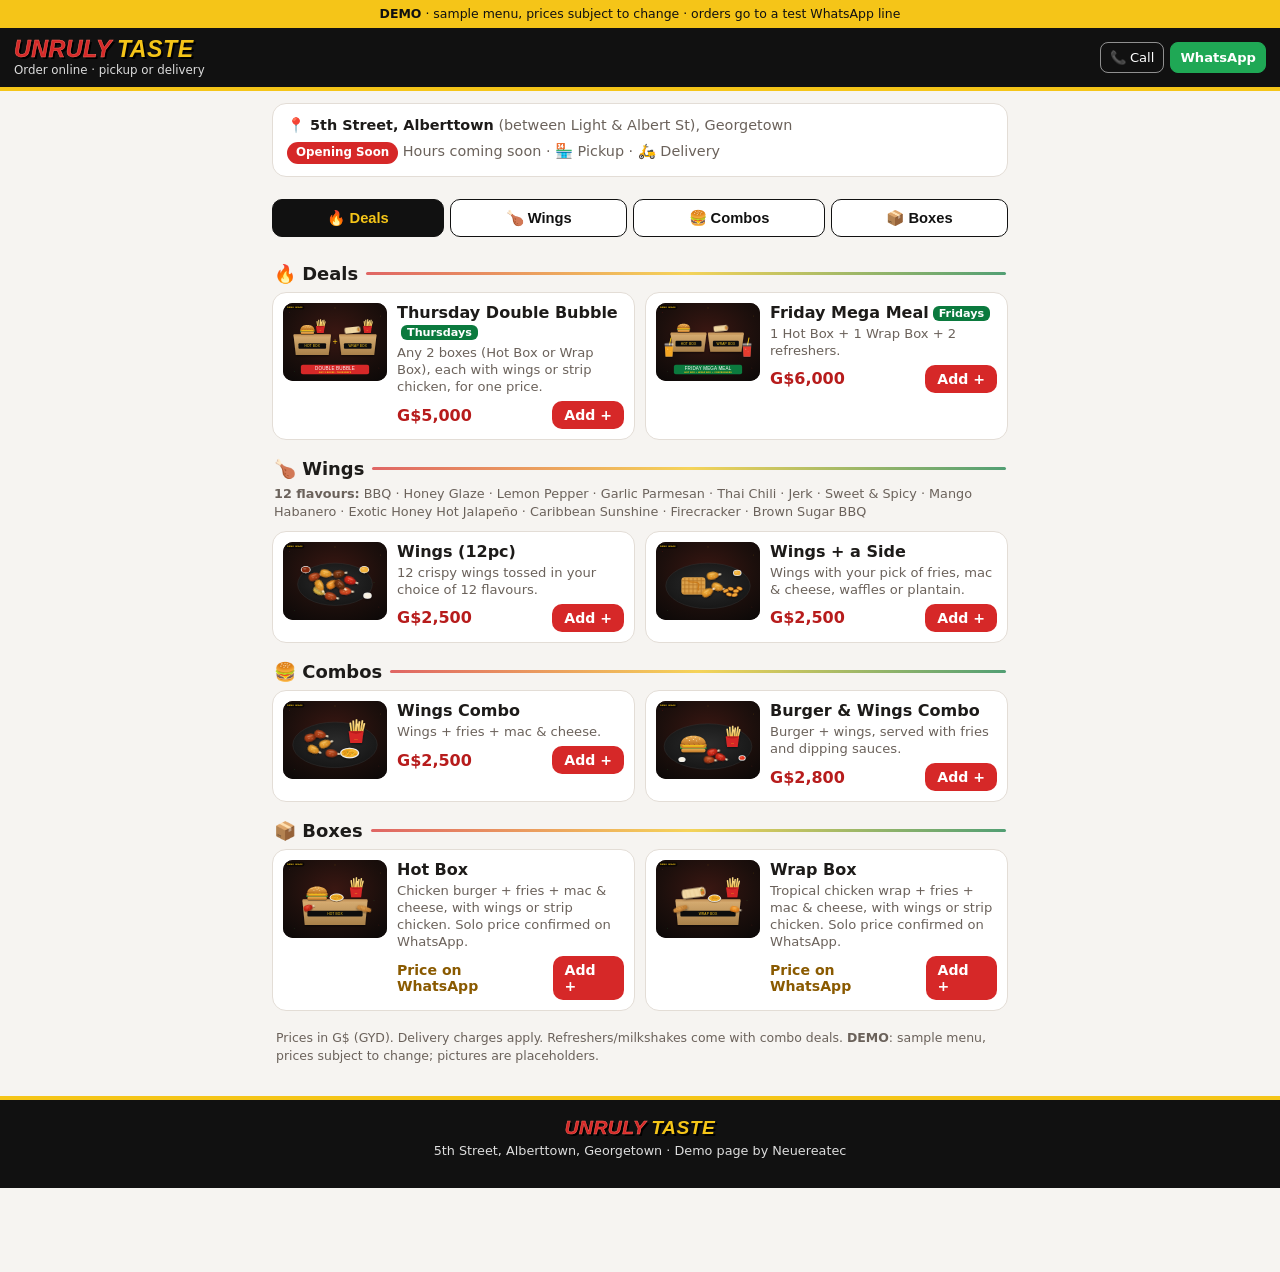
==== index.html @ 3eb7e1f7 "Move menu data to shared menu.js (also used by the voice bot)" ====
<!doctype html>
<html lang="en">
<head>
<meta charset="utf-8">
<meta name="viewport" content="width=device-width, initial-scale=1, viewport-fit=cover">
<title>Unruly Taste · Order Online (Demo)</title>
<meta name="description" content="Unruly Taste, Alberttown, Georgetown: wings, combos, Hot Box and Wrap Box. Order on WhatsApp for pickup or delivery. DEMO page, sample menu.">
<meta name="theme-color" content="#111111">
<meta property="og:title" content="Unruly Taste · Order Online (Demo)">
<meta property="og:description" content="Wings, combos, Hot Box & Wrap Box. Tap to order on WhatsApp. Pickup or delivery in Georgetown. Demo menu.">
<meta property="og:image" content="https://bbscalton.github.io/unruly-taste-demo/images/og-share.png">
<meta property="og:url" content="https://bbscalton.github.io/unruly-taste-demo/">
<meta property="og:type" content="website">
<link rel="icon" href="images/favicon.svg" type="image/svg+xml">
<link rel="stylesheet" href="styles.css">
</head>
<body>
<div class="demo-banner" role="note"><b>DEMO</b> · sample menu, prices subject to change · orders go to a test WhatsApp line</div>

<header>
  <div class="brand">
    <div class="wordmark" aria-label="Unruly Taste"><span class="w1">UNRULY</span><span class="w2">TASTE</span></div>
    <p>Order online · pickup or delivery</p>
  </div>
  <div class="hactions">
    <a class="hbtn" id="callBtn" href="#">📞 Call</a>
    <a class="hbtn wa" id="waBtn" href="#" target="_blank" rel="noopener">WhatsApp</a>
  </div>
</header>

<main id="shop">
  <section class="strip card">
    <div><b>📍 5th Street, Alberttown</b> <span class="muted">(between Light &amp; Albert St), Georgetown</span></div>
    <div class="muted"><span class="pill soon">Opening Soon</span> Hours coming soon · 🏪 Pickup · 🛵 Delivery</div>
  </section>

  <nav class="tabs" id="tabs" aria-label="Menu sections">
    <button data-sec="deals" class="on">🔥 Deals</button>
    <button data-sec="wings">🍗 Wings</button>
    <button data-sec="combos">🍔 Combos</button>
    <button data-sec="boxes">📦 Boxes</button>
  </nav>

  <div id="menu"></div>

  <p class="fineprint">Prices in G$ (GYD). Delivery charges apply. Refreshers/milkshakes come with combo deals. <b>DEMO</b>: sample menu, prices subject to change; pictures are placeholders.</p>
</main>

<!-- sticky cart bar -->
<button id="cartBar" class="cartbar hidden" type="button">
  <span><b id="cartCount">0</b> item(s) · View order</span><span id="cartTotalBar">G$0</span>
</button>

<!-- item options sheet -->
<div class="modal hidden" id="itemModal" role="dialog" aria-modal="true" aria-labelledby="itemTitle">
  <div class="sheet">
    <button class="x" data-close aria-label="Close">×</button>
    <img id="itemImg" alt="" width="640" height="480">
    <div class="sheet-body">
      <h2 id="itemTitle"></h2>
      <p id="itemDesc" class="muted"></p>
      <div id="itemDay" class="daynote hidden"></div>
      <div id="itemGroups"></div>
      <div class="qtyrow"><span>Quantity</span>
        <div class="stepper"><button type="button" id="qMinus" aria-label="Less">−</button><b id="qVal">1</b><button type="button" id="qPlus" aria-label="More">+</button></div>
      </div>
      <div class="msgline" id="itemErr"></div>
      <button class="big" id="addBtn" type="button">Add to order</button>
    </div>
  </div>
</div>

<!-- cart + checkout sheet -->
<div class="modal hidden" id="cartModal" role="dialog" aria-modal="true" aria-labelledby="cartTitle">
  <div class="sheet">
    <button class="x" data-close aria-label="Close">×</button>
    <div class="sheet-body">
      <h2 id="cartTitle">Your order</h2>
      <div id="cartLines"></div>
      <div class="totalrow"><span>Total</span><b id="cartTotal">G$0</b></div>
      <p class="note">+ delivery charge if delivered (confirmed on WhatsApp).</p>

      <form id="checkout" novalidate>
        <h3>Your details</h3>
        <label for="cName">Your name *</label>
        <input type="text" id="cName" autocomplete="name" placeholder="e.g. Shania Persaud" maxlength="60">
        <label for="cPhone">Your WhatsApp number * <span class="muted">(we send your receipt here)</span></label>
        <input type="tel" id="cPhone" autocomplete="tel" inputmode="tel" value="+592 " placeholder="+592 600 1234" maxlength="22">
        <div class="hint" id="phoneHint">Guyana numbers: just type the 7 digits after +592. Other countries: start with + and the country code.</div>

        <h3>Pickup or delivery?</h3>
        <div class="seg" role="radiogroup">
          <label><input type="radio" name="ful" value="pickup" checked> 🏪 Pickup</label>
          <label><input type="radio" name="ful" value="delivery"> 🛵 Delivery</label>
        </div>
        <div id="pickupInfo" class="note">Pick up at 5th Street, Alberttown (between Light &amp; Albert St), Georgetown.</div>
        <div id="deliveryBox" class="hidden">
          <label for="cAddr">Delivery address *</label>
          <textarea id="cAddr" rows="2" maxlength="200" placeholder="House/lot, street, village/ward"></textarea>
          <label for="cLandmark">Landmark (optional)</label>
          <input type="text" id="cLandmark" maxlength="80" placeholder="e.g. opposite the school">
          <div class="note">Delivery charges apply. Unruly Taste will confirm the delivery fee on WhatsApp.</div>
        </div>
        <label for="cNote">Note for the kitchen (optional)</label>
        <input type="text" id="cNote" maxlength="140" placeholder="e.g. extra sauce, no pepper">
        <div class="msgline" id="checkoutErr"></div>
        <button class="big wa" id="placeBtn" type="submit">Send order on WhatsApp</button>
        <p class="note">Tapping the button opens WhatsApp with your order filled in. Tap <b>Send</b> in WhatsApp to place it. Pay on pickup/delivery.</p>
      </form>
    </div>
  </div>
</div>

<!-- confirmation screen -->
<section id="done" class="hidden">
  <div class="card done">
    <div class="tick">✓</div>
    <h2>Almost done: send it in WhatsApp</h2>
    <p>Your order <b id="doneNo"></b> is ready in WhatsApp. <b>Tap Send</b> there to place it.</p>
    <a class="big wa" id="doneWa" href="#" target="_blank" rel="noopener">Open WhatsApp &amp; send order</a>
    <h3>Your receipt</h3>
    <pre id="receiptText" class="receipt"></pre>
    <div class="btnrow">
      <button type="button" class="sbtn" id="copyReceipt">📋 Copy receipt</button>
      <button type="button" class="sbtn" id="saveReceipt">💾 Save receipt</button>
      <button type="button" class="sbtn hidden" id="shareReceipt">📤 Share to my WhatsApp</button>
      <button type="button" class="sbtn" id="copyReorder">🔁 Copy reorder link</button>
    </div>
    <p class="note">Unruly Taste also sends this receipt to your WhatsApp number once they get your order. To order the same again later, open the reorder link in the receipt.</p>
    <button type="button" class="big ghost" id="newOrder">Start a new order</button>
  </div>
</section>

<div id="toast" class="toast hidden" role="status"></div>

<footer><div class="wordmark small"><span class="w1">UNRULY</span><span class="w2">TASTE</span></div><p>5th Street, Alberttown, Georgetown · Demo page by Neuereatec</p></footer>

<script src="config.js"></script>
<script src="menu.js"></script>
<script src="app.js"></script>
</body>
</html>
---- styles.css ----
/* Unruly Taste demo ordering page. Look & feel follows the GDB Loan Helper (gdb.neuereatec.org):
   mobile-first, system font, solid header bar with a 4px accent border, white 14px-radius cards,
   big 10px-radius buttons, bottom-sheet modals. Colours: Unruly Taste black / red / yellow + green/gold. */
:root { --black:#111; --red:#d62828; --red2:#b71c1c; --yellow:#f5c518; --green:#0b7a3e; --gold:#f2c230; --wa:#1fa855; --bg:#f6f4f1; --line:#e3ddd6; --ink:#1d1b19; }
* { box-sizing:border-box; }
html, body { margin:0; font-family:system-ui,-apple-system,"Segoe UI",Roboto,Arial,sans-serif; background:var(--bg); color:var(--ink); }
body { padding-bottom:84px; }
a { color:inherit; }
.hidden { display:none !important; }
.muted { color:#6b625b; }
.demo-banner { background:var(--yellow); color:#111; font-size:.78rem; text-align:center; padding:6px 10px; line-height:1.3; }
header { position:sticky; top:0; z-index:20; background:var(--black); color:#fff; padding:10px 14px; border-bottom:4px solid var(--yellow); display:flex; align-items:center; justify-content:space-between; gap:8px; }
header p { margin:2px 0 0; font-size:.74rem; opacity:.85; }
.hactions { display:flex; gap:6px; flex-shrink:0; }
.hbtn { background:transparent; color:#fff; border:1px solid #fff8; border-radius:8px; padding:7px 9px; font-size:.82rem; text-decoration:none; white-space:nowrap; }
.hbtn.wa { background:var(--wa); border-color:var(--wa); font-weight:600; }
.wordmark { font-family:Impact,"Arial Black","Helvetica Neue",sans-serif; font-weight:900; font-style:italic; font-size:1.45rem; letter-spacing:.5px; line-height:1; text-shadow:2px 2px 0 #000; }
.wordmark .w1 { color:var(--red); -webkit-text-stroke:.5px #ff6b5e; }
.wordmark .w2 { color:var(--yellow); margin-left:5px; }
.wordmark.small { font-size:1.2rem; }
main { max-width:760px; margin:0 auto; padding:12px; }
.hero { position:relative; border-radius:14px; overflow:hidden; background:#1c0f0c; color:#fff; }
.hero img { display:block; width:100%; height:auto; aspect-ratio:4/3; object-fit:cover; opacity:.55; }
.hero-text { position:absolute; inset:auto 0 0 0; padding:16px; background:linear-gradient(transparent, #000c 40%); }
.hero h1 { font-size:1.5rem; margin:6px 0 4px; line-height:1.15; }
.hero p { margin:0; font-size:.92rem; opacity:.92; }
.hl { color:var(--yellow); }
.pill { display:inline-block; font-size:.74rem; font-weight:700; padding:3px 9px; border-radius:20px; }
.pill.soon { background:var(--red); color:#fff; }
.chips { display:flex; flex-wrap:wrap; gap:6px; margin-top:10px; }
.chips span { background:#ffffff1f; border:1px solid #ffffff33; border-radius:20px; padding:4px 9px; font-size:.78rem; }
.card { background:#fff; border:1px solid var(--line); border-radius:14px; padding:14px; }
.info { margin-top:12px; display:grid; grid-template-columns:1fr 1fr; gap:10px 14px; font-size:.88rem; line-height:1.35; }
.info .intro { grid-column:1/-1; font-size:.82rem; border-top:1px dashed var(--line); padding-top:8px; }
.tabs { position:sticky; top:64px; z-index:10; display:flex; gap:6px; margin:14px -12px 4px; padding:8px 12px; background:var(--bg); overflow-x:auto; }
.tabs button { flex:1 0 auto; padding:9px 12px; border-radius:10px; border:1px solid var(--black); background:#fff; color:var(--black); font-size:.92rem; font-weight:600; }
.tabs button.on { background:var(--black); color:var(--yellow); }
.sec { scroll-margin-top:120px; }
.sec h2 { font-size:1.12rem; margin:18px 2px 8px; display:flex; align-items:center; gap:8px; }
.sec h2::after { content:""; flex:1; height:3px; background:linear-gradient(90deg,var(--red),var(--yellow),var(--green)); border-radius:3px; opacity:.7; }
.grid { display:grid; grid-template-columns:1fr; gap:10px; }
@media (min-width:560px) { .grid { grid-template-columns:1fr 1fr; } .info { grid-template-columns:repeat(3,1fr); } }
.item { display:flex; gap:10px; background:#fff; border:1px solid var(--line); border-radius:14px; padding:10px; text-align:left; width:100%; font:inherit; color:inherit; cursor:pointer; }
.item img { width:104px; height:78px; object-fit:cover; border-radius:10px; flex-shrink:0; background:#1c0f0c; }
.item .t { flex:1; min-width:0; display:flex; flex-direction:column; }
.item h3 { margin:0; font-size:1rem; }
.item p { margin:3px 0 6px; font-size:.82rem; color:#6b625b; line-height:1.3; }
.item .pr { margin-top:auto; display:flex; align-items:center; justify-content:space-between; gap:6px; }
.price { font-weight:800; color:var(--red2); }
.price.ask { color:#6b625b; font-weight:600; font-size:.88rem; }
.addb { background:var(--red); color:#fff; border-radius:10px; padding:6px 12px; font-weight:700; font-size:.88rem; }
.addb.alt { background:#fff; color:var(--black); border:1px solid var(--black); }
.tag { display:inline-block; font-size:.7rem; font-weight:700; background:var(--green); color:#fff; border-radius:6px; padding:1px 6px; margin-left:4px; vertical-align:middle; }
.tag.today { background:var(--gold); color:#111; }
.fineprint { font-size:.78rem; color:#6b625b; line-height:1.45; margin:18px 4px; }
.cartbar { position:fixed; left:10px; right:10px; bottom:calc(10px + env(safe-area-inset-bottom)); z-index:30; display:flex; justify-content:space-between; align-items:center; max-width:740px; margin:0 auto; padding:14px 16px; border:0; border-radius:12px; background:var(--red); color:#fff; font-size:1.02rem; box-shadow:0 6px 18px #0005; border-bottom:4px solid var(--yellow); }
.cartbar b { font-weight:800; }
.modal { position:fixed; inset:0; background:#0009; display:flex; align-items:flex-end; justify-content:center; z-index:50; }
.sheet { position:relative; background:#fff; width:100%; max-width:560px; max-height:92vh; overflow:auto; border-radius:16px 16px 0 0; padding-bottom:env(safe-area-inset-bottom); animation:up .18s ease-out; }
@keyframes up { from { transform:translateY(40px); opacity:.4; } to { transform:none; opacity:1; } }
.sheet > img { display:block; width:100%; height:auto; aspect-ratio:4/3; max-height:240px; object-fit:cover; background:#1c0f0c; }
.sheet-body { padding:14px 16px 18px; }
.sheet h2 { margin:0 0 4px; font-size:1.2rem; padding-right:34px; }
.sheet h3 { margin:18px 0 4px; font-size:1rem; }
.x { position:absolute; top:8px; right:8px; z-index:2; width:36px; height:36px; border-radius:50%; border:0; background:#000a; color:#fff; font-size:1.4rem; line-height:1; }
.grp { margin-top:12px; }
.grp .gl { font-weight:700; font-size:.92rem; margin-bottom:6px; }
.grp .gl small { font-weight:400; color:#6b625b; }
.opts { display:flex; flex-wrap:wrap; gap:6px; }
.opts button { border:1px solid #c9c0b7; background:#fff; border-radius:20px; padding:8px 12px; font-size:.9rem; color:var(--ink); }
.opts button.on { background:var(--black); border-color:var(--black); color:var(--yellow); font-weight:700; }
.daynote { margin-top:8px; background:#fff8e1; border:1px solid #f0d77a; border-radius:10px; padding:8px 10px; font-size:.86rem; }
.qtyrow { display:flex; align-items:center; justify-content:space-between; margin-top:16px; font-weight:600; }
.stepper { display:flex; align-items:center; gap:4px; }
.stepper button { width:38px; height:38px; border-radius:10px; border:1px solid #c9c0b7; background:#fff; font-size:1.25rem; }
.stepper b { min-width:30px; text-align:center; font-size:1.05rem; }
label { display:block; font-size:.92rem; margin:10px 0 4px; }
input[type=text], input[type=tel], textarea { width:100%; padding:12px; font:inherit; font-size:1.05rem; border:1px solid #c9c0b7; border-radius:10px; background:#fff; }
input.bad, textarea.bad { border-color:var(--red); background:#fff6f5; }
.hint { font-size:.78rem; color:#6b625b; margin-top:4px; }
.hint.ok { color:var(--green); font-weight:600; }
.hint.bad { color:var(--red); font-weight:600; }
.seg { display:flex; gap:8px; }
.seg label { flex:1; margin:0; border:1px solid #c9c0b7; border-radius:10px; padding:11px; text-align:center; font-weight:600; }
.seg label:has(input:checked) { background:var(--black); border-color:var(--black); color:var(--yellow); }
.seg input { position:absolute; opacity:0; pointer-events:none; }
.big { display:block; width:100%; margin-top:16px; padding:14px; font-size:1.05rem; font-weight:700; border:0; border-radius:10px; background:var(--red); color:#fff; text-align:center; text-decoration:none; }
.big.wa { background:var(--wa); }
.big.ghost { background:#fff; color:var(--black); border:1px solid var(--black); }
.big:disabled { opacity:.5; }
.msgline { margin-top:10px; font-size:.92rem; color:var(--red); min-height:1.2em; }
.note { font-size:.82rem; color:#6b625b; margin:8px 0 0; line-height:1.4; }
.line { display:flex; gap:10px; align-items:flex-start; padding:10px 0; border-bottom:1px solid var(--line); }
.line .ln { flex:1; min-width:0; }
.line .ln b { display:block; }
.line .ln small { color:#6b625b; display:block; line-height:1.3; }
.line .lp { font-weight:700; white-space:nowrap; }
.line .stepper button { width:32px; height:32px; font-size:1.05rem; }
.line .warn { color:#8a5a00; font-size:.78rem; }
.totalrow { display:flex; justify-content:space-between; font-size:1.15rem; margin-top:12px; }
.totalrow b { color:var(--red2); }
#done { max-width:560px; margin:0 auto; padding:12px; }
.done { text-align:left; }
.done .tick { width:56px; height:56px; border-radius:50%; background:var(--wa); color:#fff; font-size:2rem; display:flex; align-items:center; justify-content:center; margin:4px auto 8px; }
.done h2 { text-align:center; margin:0 0 6px; font-size:1.2rem; }
.done > p { text-align:center; margin:0; }
.receipt { white-space:pre-wrap; word-wrap:break-word; background:#fffdf5; border:1px dashed #d9c48a; border-radius:10px; padding:12px; font-size:.84rem; line-height:1.45; font-family:ui-monospace,Menlo,Consolas,monospace; max-height:340px; overflow:auto; }
.btnrow { display:grid; grid-template-columns:1fr 1fr; gap:8px; }
.sbtn { padding:11px 8px; border-radius:10px; border:1px solid var(--black); background:#fff; font-size:.9rem; font-weight:600; color:var(--ink); }
.toast { position:fixed; left:50%; transform:translateX(-50%); top:calc(12px + env(safe-area-inset-top)); pointer-events:none; z-index:60; background:var(--black); color:#fff; padding:10px 16px; border-radius:10px; font-size:.92rem; max-width:90vw; border-left:4px solid var(--yellow); box-shadow:0 4px 14px #0006; }
footer { text-align:center; padding:18px 12px 30px; font-size:.8rem; background:var(--black); color:#ddd; border-top:4px solid var(--yellow); }
footer p { margin:6px 0 0; }
footer .muted { color:#999; }
.strip { display:flex; flex-direction:column; gap:6px; font-size:.9rem; line-height:1.35; padding:12px 14px; }
.flv { font-size:.8rem; color:#6b625b; margin:-2px 2px 10px; line-height:1.4; }
.price.ask { color:#8a5a00; }
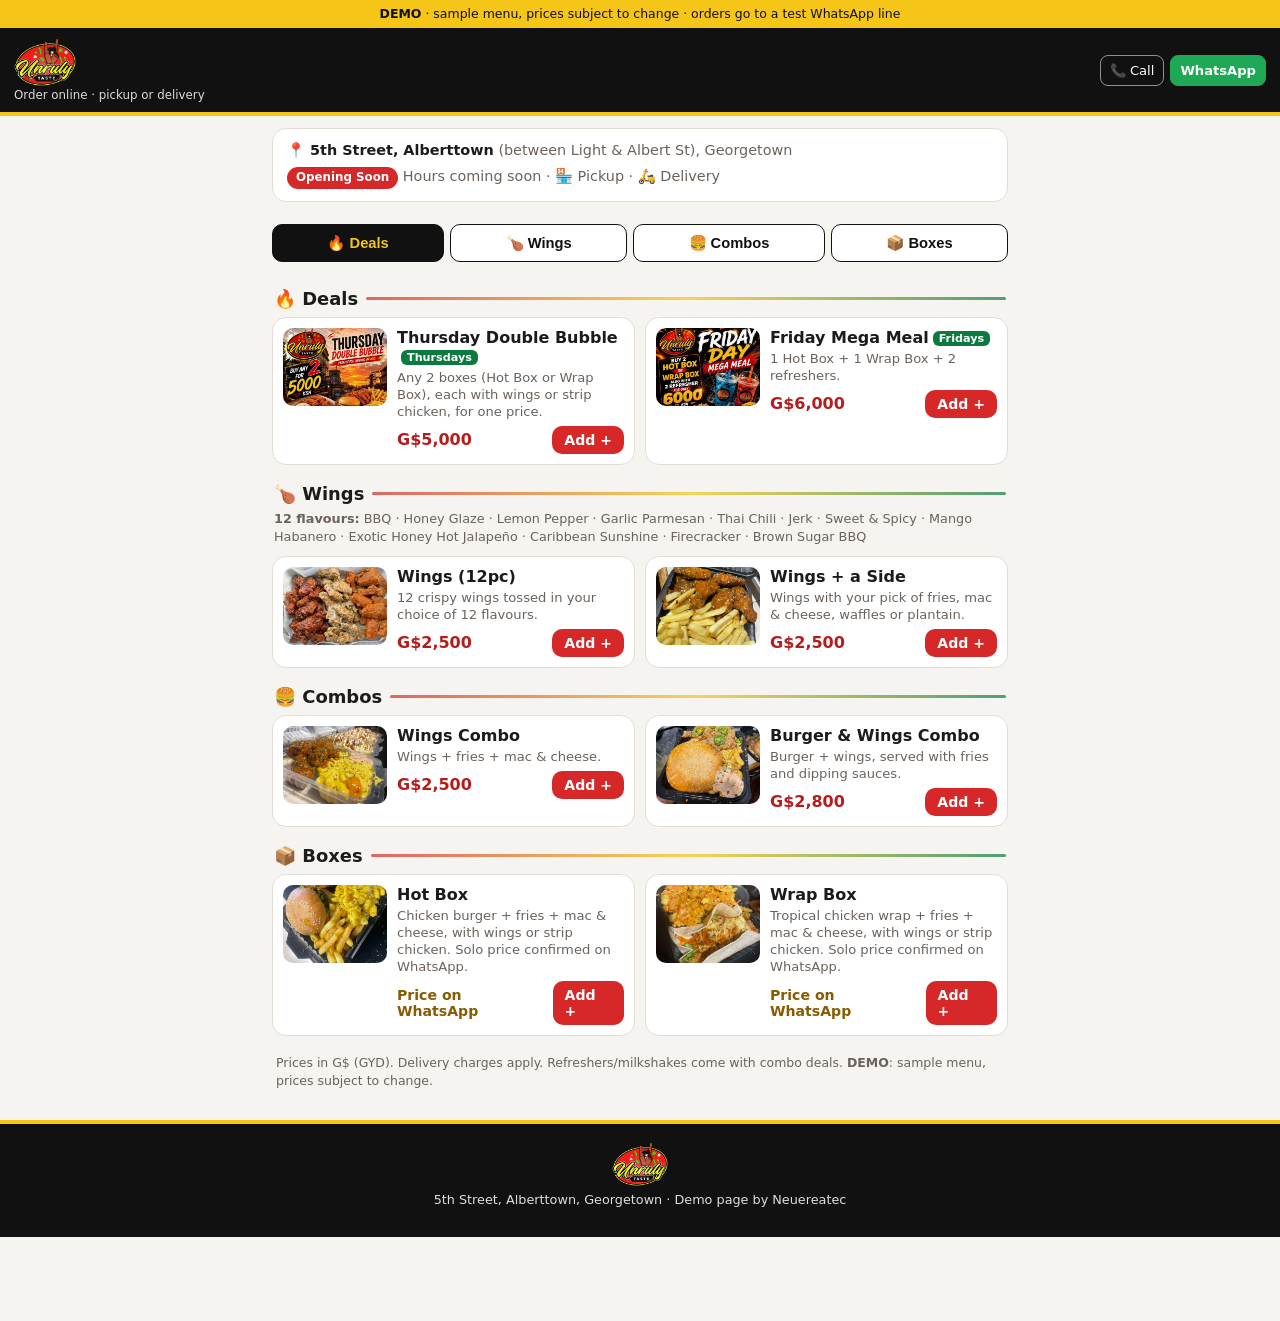
==== commit 5d416d07: "Use Unruly Taste's real approved photos + logo (WebP 800x600, phone number cropped out); real-logo f" ====
--- a/index.html
+++ b/index.html
@@ -8,18 +8,25 @@
 <meta name="theme-color" content="#111111">
 <meta property="og:title" content="Unruly Taste · Order Online (Demo)">
 <meta property="og:description" content="Wings, combos, Hot Box & Wrap Box. Tap to order on WhatsApp. Pickup or delivery in Georgetown. Demo menu.">
-<meta property="og:image" content="https://bbscalton.github.io/unruly-taste-demo/images/og-share.png">
+<meta property="og:image" content="https://bbscalton.github.io/unruly-taste-demo/images/og-share.jpg">
+<meta property="og:image:type" content="image/jpeg">
+<meta property="og:image:width" content="1200">
+<meta property="og:image:height" content="630">
+<meta property="og:image:alt" content="Unruly Taste logo with wings and a Hot Box">
 <meta property="og:url" content="https://bbscalton.github.io/unruly-taste-demo/">
 <meta property="og:type" content="website">
-<link rel="icon" href="images/favicon.svg" type="image/svg+xml">
+<link rel="icon" href="images/favicon-32.png" type="image/png" sizes="32x32">
+<link rel="icon" href="images/favicon-192.png" type="image/png" sizes="192x192">
+<link rel="apple-touch-icon" href="images/apple-touch-icon.png">
 <link rel="stylesheet" href="styles.css">
+<link rel="stylesheet" href="assistant.css">
 </head>
 <body>
 <div class="demo-banner" role="note"><b>DEMO</b> · sample menu, prices subject to change · orders go to a test WhatsApp line</div>
 
 <header>
   <div class="brand">
-    <div class="wordmark" aria-label="Unruly Taste"><span class="w1">UNRULY</span><span class="w2">TASTE</span></div>
+    <img class="logo" src="images/logo.webp" alt="Unruly Taste" width="62" height="48">
     <p>Order online · pickup or delivery</p>
   </div>
   <div class="hactions">
@@ -43,7 +50,7 @@
 
   <div id="menu"></div>
 
-  <p class="fineprint">Prices in G$ (GYD). Delivery charges apply. Refreshers/milkshakes come with combo deals. <b>DEMO</b>: sample menu, prices subject to change; pictures are placeholders.</p>
+  <p class="fineprint">Prices in G$ (GYD). Delivery charges apply. Refreshers/milkshakes come with combo deals. <b>DEMO</b>: sample menu, prices subject to change.</p>
 </main>
 
 <!-- sticky cart bar -->
@@ -133,10 +140,11 @@
 
 <div id="toast" class="toast hidden" role="status"></div>
 
-<footer><div class="wordmark small"><span class="w1">UNRULY</span><span class="w2">TASTE</span></div><p>5th Street, Alberttown, Georgetown · Demo page by Neuereatec</p></footer>
+<footer><img class="logo small" src="images/logo.webp" alt="Unruly Taste" width="57" height="44" loading="lazy"><p>5th Street, Alberttown, Georgetown · Demo page by Neuereatec</p></footer>
 
 <script src="config.js"></script>
 <script src="menu.js"></script>
 <script src="app.js"></script>
+<script src="assistant.js"></script>
 </body>
 </html>
--- a/styles.css
+++ b/styles.css
@@ -14,10 +14,8 @@
 .hactions { display:flex; gap:6px; flex-shrink:0; }
 .hbtn { background:transparent; color:#fff; border:1px solid #fff8; border-radius:8px; padding:7px 9px; font-size:.82rem; text-decoration:none; white-space:nowrap; }
 .hbtn.wa { background:var(--wa); border-color:var(--wa); font-weight:600; }
-.wordmark { font-family:Impact,"Arial Black","Helvetica Neue",sans-serif; font-weight:900; font-style:italic; font-size:1.45rem; letter-spacing:.5px; line-height:1; text-shadow:2px 2px 0 #000; }
-.wordmark .w1 { color:var(--red); -webkit-text-stroke:.5px #ff6b5e; }
-.wordmark .w2 { color:var(--yellow); margin-left:5px; }
-.wordmark.small { font-size:1.2rem; }
+.logo { display:block; height:48px; width:auto; }
+.logo.small { height:44px; margin:0 auto; }
 main { max-width:760px; margin:0 auto; padding:12px; }
 .hero { position:relative; border-radius:14px; overflow:hidden; background:#1c0f0c; color:#fff; }
 .hero img { display:block; width:100%; height:auto; aspect-ratio:4/3; object-fit:cover; opacity:.55; }
--- a/assistant.css
+++ b/assistant.css
@@ -0,0 +1,44 @@
+/* In-page AI order assistant (header "Call" = voice, "WhatsApp" = text chat). Bottom sheet, mobile-first. */
+body.ai-open { overflow:hidden; }
+.ai-sheet { position:fixed; inset:0; z-index:100; background:#0009; display:flex; align-items:flex-end; justify-content:center; }
+.ai-panel { width:100%; max-width:560px; height:min(92dvh, 760px); background:#efeae2; border-radius:16px 16px 0 0; display:flex; flex-direction:column; overflow:hidden; box-shadow:0 -6px 30px #0005; }
+@media (min-width:700px) { .ai-sheet { align-items:center; } .ai-panel { border-radius:16px; } }
+.ai-head { display:flex; align-items:center; gap:10px; padding:10px 12px; background:var(--black,#111); color:#fff; border-bottom:4px solid var(--yellow,#f5c518); }
+.ai-sheet:not(.voice) .ai-head { background:#075e54; border-bottom-color:#25d366; }
+.ai-av { width:36px; height:36px; border-radius:50%; background:var(--red,#d62828); color:var(--yellow,#f5c518); display:grid; place-items:center; font-weight:900; font-style:italic; font-family:Impact,"Arial Black",sans-serif; flex-shrink:0; }
+.ai-ttl { flex:1; display:flex; flex-direction:column; line-height:1.2; min-width:0; }
+.ai-ttl b { font-size:1rem; } .ai-ttl span { font-size:.75rem; opacity:.85; }
+.ai-x { background:transparent; border:0; color:#fff; font-size:1.3rem; padding:6px 10px; cursor:pointer; }
+.ai-body { flex:1; overflow-y:auto; padding:12px 10px; display:flex; flex-direction:column; gap:6px; -webkit-overflow-scrolling:touch; }
+.ai-row { display:flex; } .ai-row.me { justify-content:flex-end; }
+.ai-bub { max-width:82%; padding:8px 11px; border-radius:12px; font-size:.95rem; line-height:1.38; white-space:pre-wrap; word-wrap:break-word; box-shadow:0 1px 1px #0001; }
+.ai-row.bot .ai-bub { background:#fff; border-top-left-radius:4px; }
+.ai-row.me .ai-bub { background:#d9fdd3; border-top-right-radius:4px; }
+.ai-sheet.voice .ai-row.me .ai-bub { background:#fff4c2; }
+.ai-row.cap .ai-bub { font-size:1rem; }
+.ai-dots { display:flex; gap:4px; padding:12px 14px; }
+.ai-dots i { width:7px; height:7px; border-radius:50%; background:#999; animation:aiDot 1.2s infinite; }
+.ai-dots i:nth-child(2) { animation-delay:.2s; } .ai-dots i:nth-child(3) { animation-delay:.4s; }
+@keyframes aiDot { 0%,60%,100% { opacity:.3; transform:translateY(0); } 30% { opacity:1; transform:translateY(-3px); } }
+.ai-note { align-self:center; text-align:center; max-width:92%; font-size:.8rem; color:#54656f; background:#fff8; border-radius:8px; padding:6px 10px; }
+.ai-note a { color:#075e54; font-weight:600; }
+.ai-order { align-self:center; background:#fff; border:2px solid var(--green,#0b7a3e); border-radius:12px; padding:10px 14px; text-align:center; display:flex; flex-direction:column; gap:3px; font-size:.88rem; }
+.ai-order b { color:var(--green,#0b7a3e); font-size:1rem; }
+.ai-again { align-self:center; margin-top:6px; background:var(--black,#111); color:var(--yellow,#f5c518); border:0; border-radius:10px; padding:10px 16px; font-weight:700; cursor:pointer; }
+.ai-input { display:flex; gap:8px; padding:8px; background:#f0f2f5; border-top:1px solid #0001; padding-bottom:max(8px, env(safe-area-inset-bottom)); }
+.ai-input input { flex:1; border:0; border-radius:22px; padding:11px 15px; font-size:16px; background:#fff; outline:none; }
+.ai-input button { width:44px; height:44px; border-radius:50%; border:0; background:#00a884; color:#fff; font-size:1.1rem; cursor:pointer; }
+.ai-input button:disabled, .ai-input input:disabled { opacity:.5; }
+.ai-voice { display:flex; flex-direction:column; align-items:center; gap:10px; padding:14px 10px max(12px, env(safe-area-inset-bottom)); background:var(--black,#111); color:#fff; }
+.ai-status { font-size:.92rem; min-height:1.2em; opacity:.92; }
+.ai-mic { width:92px; height:92px; border-radius:50%; border:0; background:var(--red,#d62828); color:#fff; font-size:2.4rem; cursor:pointer; box-shadow:0 0 0 0 #d6282866; transition:transform .15s; }
+.ai-mic:active { transform:scale(.95); }
+.ai-voice.listen .ai-mic { background:var(--green,#0b7a3e); animation:aiPulse 1.6s infinite; }
+.ai-voice.rec .ai-mic { background:var(--green,#0b7a3e); animation:aiPulse .8s infinite; }
+.ai-voice.speak .ai-mic { background:#444; }
+.ai-voice.busy .ai-mic { background:#555; opacity:.8; }
+.ai-voice.listen .ai-mic-ico::after, .ai-voice.rec .ai-mic-ico::after { content:""; }
+@keyframes aiPulse { 0% { box-shadow:0 0 0 0 #0b7a3eaa; } 70% { box-shadow:0 0 0 18px #0b7a3e00; } 100% { box-shadow:0 0 0 0 #0b7a3e00; } }
+.ai-end { background:transparent; color:#fff; border:2px solid #ff5a4f; border-radius:22px; padding:8px 26px; font-weight:700; cursor:pointer; }
+.ai-foot { margin:0; padding:5px 10px 7px; font-size:.68rem; text-align:center; color:#667; background:#f0f2f5; }
+.ai-sheet.voice .ai-foot { background:var(--black,#111); color:#aaa; }
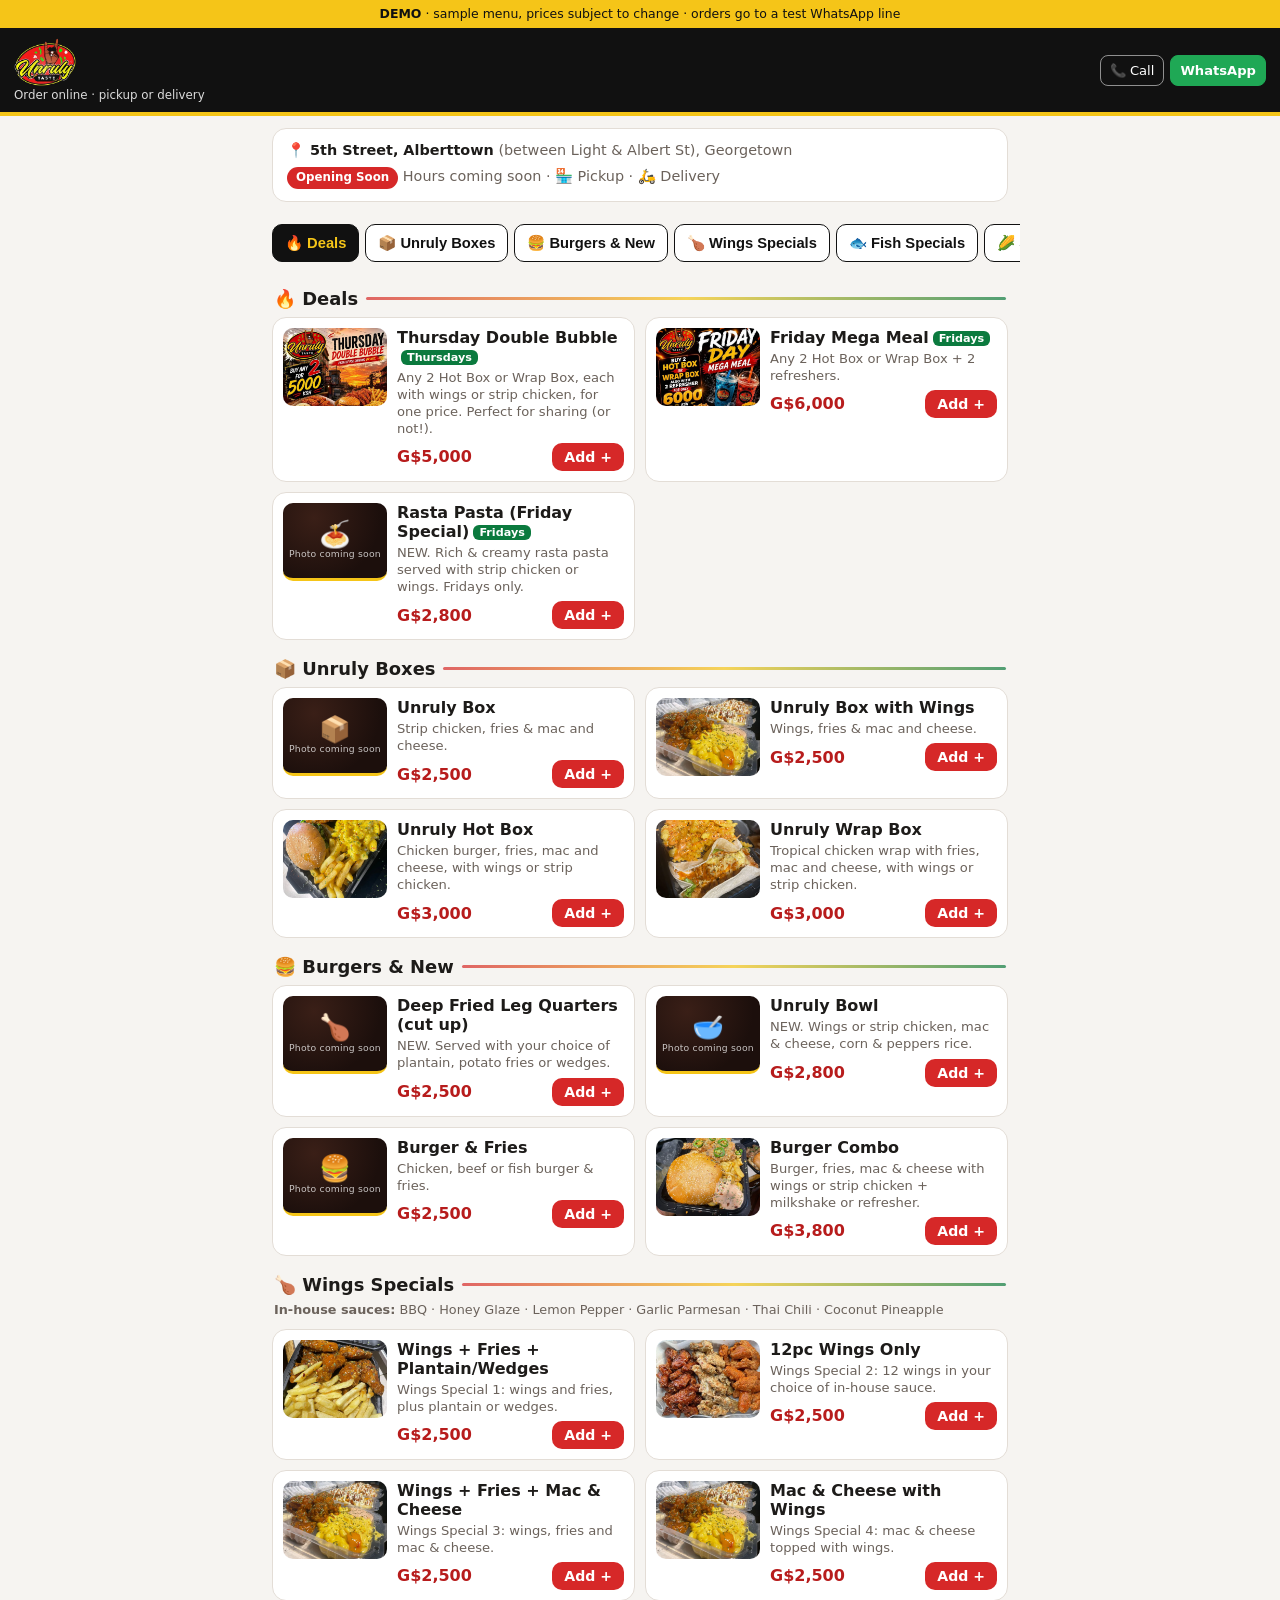
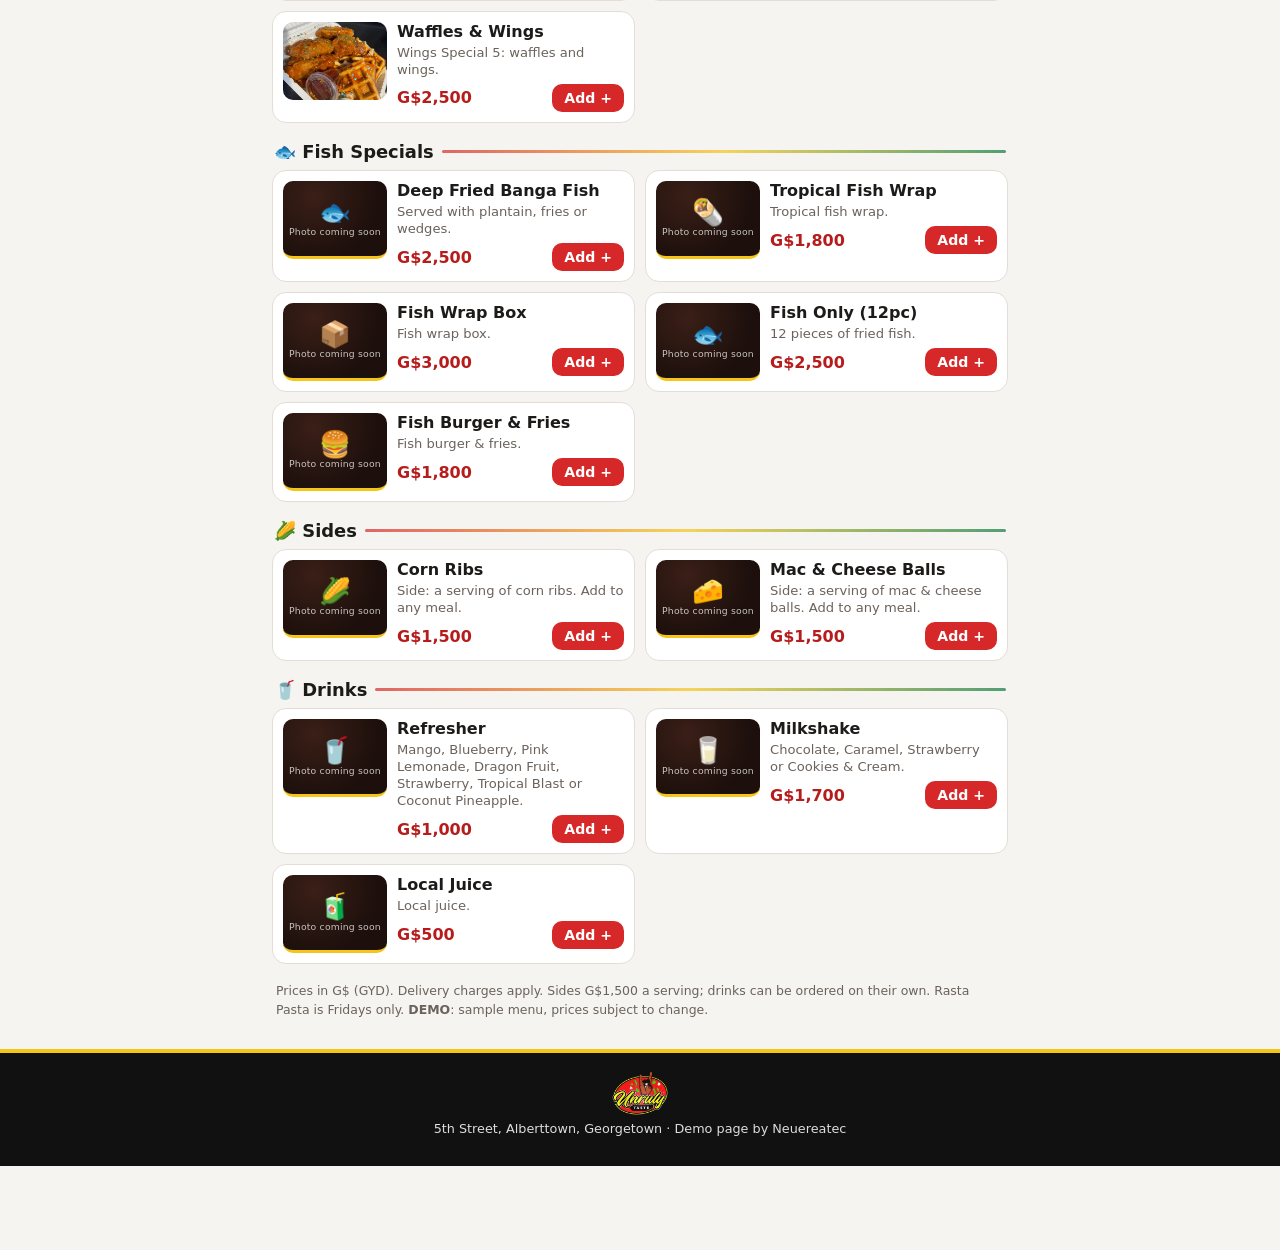
==== commit fbed44a6: "Menu update from 8 Oct 2026 flyer (new items/prices, day notices, no-photo cards, POS recipes estima" ====
--- a/index.html
+++ b/index.html
@@ -4,10 +4,10 @@
 <meta charset="utf-8">
 <meta name="viewport" content="width=device-width, initial-scale=1, viewport-fit=cover">
 <title>Unruly Taste · Order Online (Demo)</title>
-<meta name="description" content="Unruly Taste, Alberttown, Georgetown: wings, combos, Hot Box and Wrap Box. Order on WhatsApp for pickup or delivery. DEMO page, sample menu.">
+<meta name="description" content="Unruly Taste, Alberttown, Georgetown: wings specials, Unruly Boxes, Hot Box, Wrap Box, fish specials, Rasta Pasta Fridays. Order on WhatsApp for pickup or delivery. DEMO page, sample menu.">
 <meta name="theme-color" content="#111111">
 <meta property="og:title" content="Unruly Taste · Order Online (Demo)">
-<meta property="og:description" content="Wings, combos, Hot Box & Wrap Box. Tap to order on WhatsApp. Pickup or delivery in Georgetown. Demo menu.">
+<meta property="og:description" content="Wings, Unruly Boxes, Hot Box, Wrap Box, fish specials & more. Tap to order on WhatsApp. Pickup or delivery in Georgetown. Demo menu.">
 <meta property="og:image" content="https://bbscalton.github.io/unruly-taste-demo/images/og-share.jpg">
 <meta property="og:image:type" content="image/jpeg">
 <meta property="og:image:width" content="1200">
@@ -41,16 +41,11 @@
     <div class="muted"><span class="pill soon">Opening Soon</span> Hours coming soon · 🏪 Pickup · 🛵 Delivery</div>
   </section>
 
-  <nav class="tabs" id="tabs" aria-label="Menu sections">
-    <button data-sec="deals" class="on">🔥 Deals</button>
-    <button data-sec="wings">🍗 Wings</button>
-    <button data-sec="combos">🍔 Combos</button>
-    <button data-sec="boxes">📦 Boxes</button>
-  </nav>
+  <nav class="tabs" id="tabs" aria-label="Menu sections"></nav>
 
   <div id="menu"></div>
 
-  <p class="fineprint">Prices in G$ (GYD). Delivery charges apply. Refreshers/milkshakes come with combo deals. <b>DEMO</b>: sample menu, prices subject to change.</p>
+  <p class="fineprint">Prices in G$ (GYD). Delivery charges apply. Sides G$1,500 a serving; drinks can be ordered on their own. Rasta Pasta is Fridays only. <b>DEMO</b>: sample menu, prices subject to change.</p>
 </main>
 
 <!-- sticky cart bar -->
@@ -62,7 +57,7 @@
 <div class="modal hidden" id="itemModal" role="dialog" aria-modal="true" aria-labelledby="itemTitle">
   <div class="sheet">
     <button class="x" data-close aria-label="Close">×</button>
-    <img id="itemImg" alt="" width="640" height="480">
+    <img id="itemImg" alt="" width="640" height="480"><div id="itemNoPhoto" class="hidden"></div>
     <div class="sheet-body">
       <h2 id="itemTitle"></h2>
       <p id="itemDesc" class="muted"></p>
--- a/styles.css
+++ b/styles.css
@@ -112,3 +112,10 @@
 .strip { display:flex; flex-direction:column; gap:6px; font-size:.9rem; line-height:1.35; padding:12px 14px; }
 .flv { font-size:.8rem; color:#6b625b; margin:-2px 2px 10px; line-height:1.4; }
 .price.ask { color:#8a5a00; }
+
+/* no-photo card (items without a real photo yet; no generated food pictures) */
+.nophoto { width:104px; height:78px; flex-shrink:0; border-radius:10px; display:flex; flex-direction:column; align-items:center; justify-content:center; gap:1px; text-align:center;
+  background:radial-gradient(circle at 30% 20%, #3a1f17 0, #1c0f0c 70%); color:#fff; border-bottom:3px solid var(--yellow); padding:4px; overflow:hidden; }
+.nophoto .np-i { font-size:1.6rem; line-height:1; } .nophoto .np-n { display:none; } .nophoto small { font-size:.58rem; opacity:.75; letter-spacing:.2px; }
+#itemNoPhoto .nophoto { width:100%; height:180px; border-radius:16px 16px 0 0; border-bottom-width:4px; }
+#itemNoPhoto .nophoto .np-i { font-size:3rem; } #itemNoPhoto .nophoto .np-n { display:block; font-weight:800; font-size:1.05rem; color:var(--yellow); margin-top:4px; } #itemNoPhoto .nophoto small { font-size:.75rem; }
